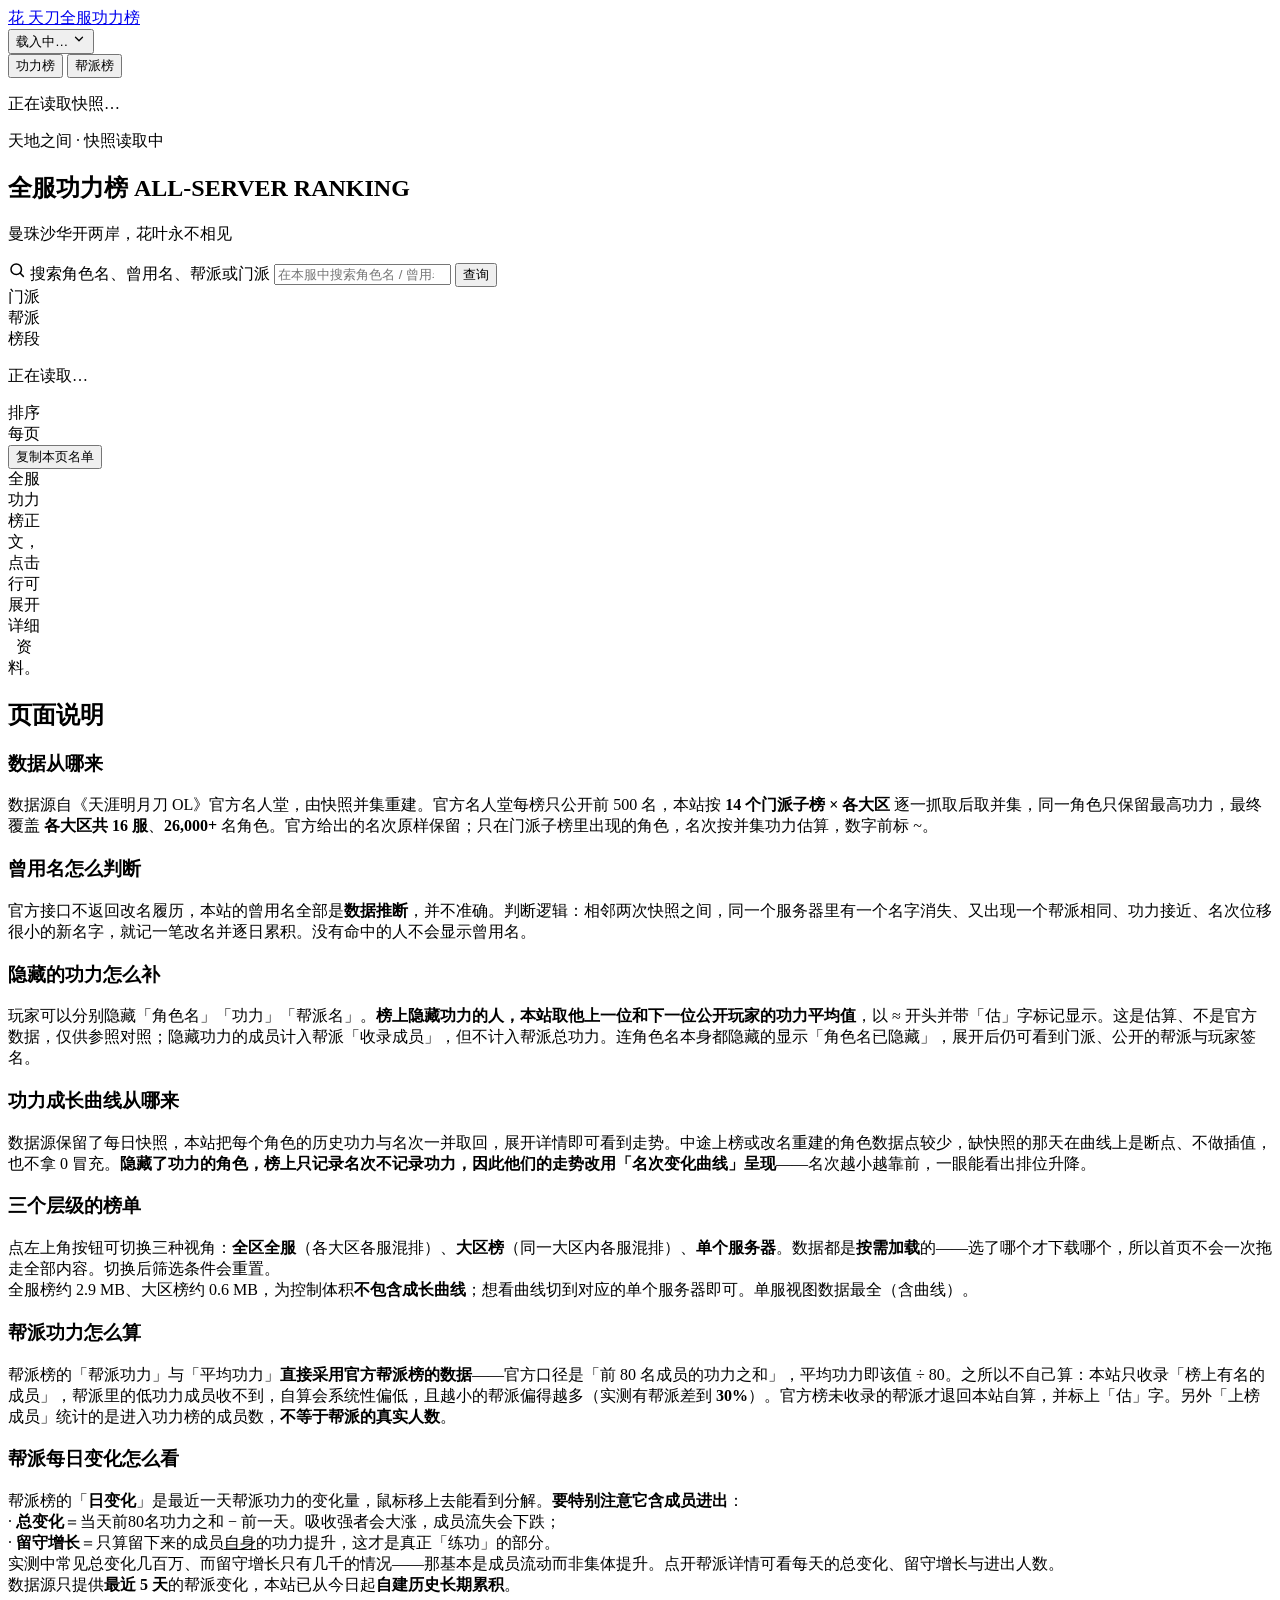
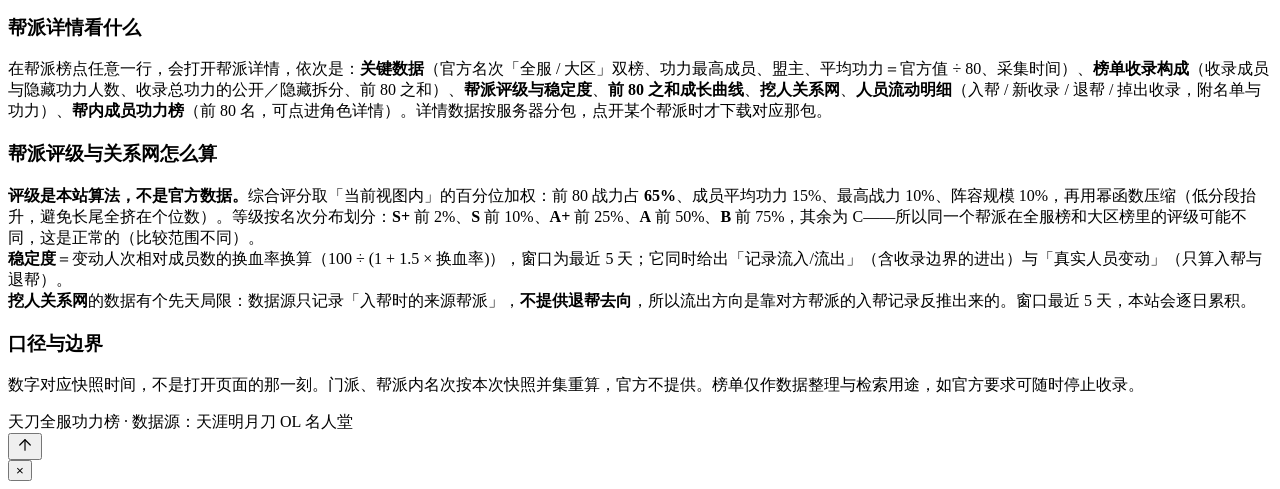
==== index.html @ 43be5971 "上传 index.html" ====
<!DOCTYPE html>
<html lang="zh-CN">
<head>
<meta charset="UTF-8" />
<meta name="viewport" content="width=device-width, initial-scale=1, viewport-fit=cover" />
<meta name="theme-color" content="#0b0508" />
<title>天刀全服功力榜 — 曼珠沙华数据库</title>
<meta name="description" content="天涯明月刀 OL 全服功力榜与帮派榜：各大区服务器全收录，支持服务器切换、门派帮派筛选与功力成长曲线。" />
<meta property="og:title" content="天刀全服功力榜" />
<meta property="og:description" content="各大区全服角色 · 含功力成长曲线" />
<meta property="og:type" content="website" />
<link rel="preconnect" href="https://fonts.googleapis.com" />
<link rel="preconnect" href="https://fonts.gstatic.com" crossorigin />
<link href="https://fonts.googleapis.com/css2?family=Barlow+Condensed:wght@500;600;700&family=Noto+Sans+SC:wght@400;500;700;900&family=Noto+Serif+SC:wght@600;900&display=swap" rel="stylesheet" />
<link rel="stylesheet" href="./style.css" />
</head>
<body class="board-power">

<div class="petals" id="petals" aria-hidden="true"></div>
<div class="grain" aria-hidden="true"></div>

<header class="masthead">
  <a class="origin" href="#top">
    <span class="origin-mark" aria-hidden="true">花</span>
    <span class="origin-text">天刀全服功力榜</span>
  </a>

  <div class="srv-picker" id="srvPicker">
    <button type="button" class="srv-btn" id="srvBtn" aria-haspopup="listbox" aria-expanded="false">
      <span class="srv-flag" aria-hidden="true"></span>
      <span class="srv-name" id="srvName">载入中…</span>
      <svg class="srv-caret" viewBox="0 0 24 24" width="14" height="14" fill="none" stroke="currentColor" stroke-width="2.2" stroke-linecap="round" stroke-linejoin="round" aria-hidden="true"><path d="m6 9 6 6 6-6"/></svg>
    </button>
    <div class="srv-menu" id="srvMenu" role="listbox" aria-label="选择服务器" hidden></div>
  </div>

  <nav class="board-switch" aria-label="榜单切换">
    <button type="button" class="board-btn is-active" data-board="power" aria-pressed="true">功力榜</button>
    <button type="button" class="board-btn" data-board="guild" aria-pressed="false">帮派榜</button>
  </nav>

  <p class="snapshot" id="snapshotLine">正在读取快照…</p>
</header>

<main class="scroll" id="top">

  <section class="hero" aria-labelledby="boardTitle">
    <div class="hero-glow" aria-hidden="true"></div>
    <div class="hero-inner">
      <p class="eyebrow" id="heroEyebrow">天地之间 · 快照读取中</p>
      <h1 class="board-title" id="boardTitle">
        <span class="bt-main" id="btMain">全服功力榜</span>
        <span class="bt-sub">ALL-SERVER RANKING</span>
      </h1>
      <p class="board-subtitle" id="boardSubtitle">曼珠沙华开两岸，花叶永不相见</p>

      <ol class="podium" id="podium" aria-label="前三甲"></ol>

      <div class="stat-strip" id="statStrip"></div>
    </div>
  </section>

  <section class="threshold">
    <div class="instrument">
      <form class="find" id="findForm" role="search">
        <span class="find-icon" aria-hidden="true">
          <svg viewBox="0 0 24 24" width="18" height="18" fill="none" stroke="currentColor" stroke-width="2" stroke-linecap="round" stroke-linejoin="round"><circle cx="11" cy="11" r="7"/><path d="m20.5 20.5-3.8-3.8"/></svg>
        </span>
        <label class="sr-only" for="q">搜索角色名、曾用名、帮派或门派</label>
        <input id="q" name="q" type="search" autocomplete="off" autocapitalize="off" spellcheck="false" placeholder="在本服中搜索角色名 / 曾用名 / 帮派 / 门派…" />
        <button type="submit" class="find-go">查询</button>
        <button type="button" class="find-clear" id="findClear" hidden>清除</button>
      </form>

      <div class="sieve" id="sieve">
        <div class="sieve-row" data-axis="menpai">
          <span class="sieve-label">门派</span>
          <div class="chips" id="menpaiChips" role="group" aria-label="按门派筛选"></div>
        </div>
        <div class="sieve-row" data-axis="guild">
          <span class="sieve-label">帮派</span>
          <div class="chips" id="guildChips" role="group" aria-label="按帮派筛选"></div>
        </div>
        <div class="sieve-row" data-axis="tier" id="tierRow">
          <span class="sieve-label">榜段</span>
          <div class="chips" id="tierChips" role="group" aria-label="按榜段筛选"></div>
        </div>
      </div>

      <p class="result-line" id="resultLine" role="status">正在读取…</p>
    </div>
  </section>

  <section class="roster" aria-label="榜单正文">
    <div class="roster-bar" id="rosterBar">
      <span class="bar-label">排序</span>
      <div class="bar-group" id="sortGroup"></div>
      <span class="bar-label">每页</span>
      <div class="bar-group" id="pageSizeGroup"></div>
      <div class="bar-right">
        <button type="button" class="bar-btn" id="copyPageBtn">复制本页名单</button>
      </div>
    </div>
    <div class="table-shell">
      <table class="ledger" id="ledger">
        <caption class="sr-only">全服功力榜正文，点击行可展开详细资料。</caption>
        <colgroup id="ledgerCols"></colgroup>
        <thead><tr id="ledgerHead"></tr></thead>
        <tbody id="ledgerBody"></tbody>
      </table>
      <p class="empty" id="empty" hidden></p>
    </div>
    <nav class="pager" id="pager" aria-label="翻页"></nav>
  </section>

  <section class="rite" aria-labelledby="riteTitle">
    <h2 id="riteTitle">页面说明</h2>
    <div class="rite-grid">
      <article>
        <h3>数据从哪来</h3>
        <p>数据源自《天涯明月刀 OL》官方名人堂，由快照并集重建。官方名人堂每榜只公开前 500 名，本站按 <b>14 个门派子榜 × 各大区</b> 逐一抓取后取并集，同一角色只保留最高功力，最终覆盖 <b id="riteMeta">各大区共 16 服</b>、<b id="riteCount">26,000+</b> 名角色。官方给出的名次原样保留；只在门派子榜里出现的角色，名次按并集功力估算，数字前标 <span class="tilde">~</span>。</p>
      </article>
      <article>
        <h3>曾用名怎么判断</h3>
        <p>官方接口不返回改名履历，本站的曾用名全部是<b>数据推断</b>，并不准确。判断逻辑：相邻两次快照之间，同一个服务器里有一个名字消失、又出现一个帮派相同、功力接近、名次位移很小的新名字，就记一笔改名并逐日累积。没有命中的人不会显示曾用名。</p>
      </article>
      <article>
        <h3>隐藏的功力怎么补</h3>
        <p>玩家可以分别隐藏「角色名」「功力」「帮派名」。<b>榜上隐藏功力的人，本站取他上一位和下一位公开玩家的功力平均值</b>，以 <span class="tilde">≈</span> 开头并带「估」字标记显示。这是估算、不是官方数据，仅供参照对照；隐藏功力的成员计入帮派「收录成员」，但不计入帮派总功力。连角色名本身都隐藏的显示「角色名已隐藏」，展开后仍可看到门派、公开的帮派与玩家签名。</p>
      </article>
      <article>
        <h3>功力成长曲线从哪来</h3>
        <p>数据源保留了每日快照，本站把每个角色的历史功力与名次一并取回，展开详情即可看到走势。中途上榜或改名重建的角色数据点较少，缺快照的那天在曲线上是断点、不做插值，也不拿 0 冒充。<b>隐藏了功力的角色，榜上只记录名次不记录功力，因此他们的走势改用「名次变化曲线」呈现</b>——名次越小越靠前，一眼能看出排位升降。</p>
      </article>
      <article>
        <h3>三个层级的榜单</h3>
        <p>点左上角按钮可切换三种视角：<b>全区全服</b>（各大区各服混排）、<b>大区榜</b>（同一大区内各服混排）、<b>单个服务器</b>。数据都是<b>按需加载</b>的——选了哪个才下载哪个，所以首页不会一次拖走全部内容。切换后筛选条件会重置。<br>全服榜约 2.9 MB、大区榜约 0.6 MB，为控制体积<b>不包含成长曲线</b>；想看曲线切到对应的单个服务器即可。单服视图数据最全（含曲线）。</p>
      </article>
      <article>
        <h3>帮派功力怎么算</h3>
        <p>帮派榜的「帮派功力」与「平均功力」<b>直接采用官方帮派榜的数据</b>——官方口径是「前 80 名成员的功力之和」，平均功力即该值 ÷ 80。之所以不自己算：本站只收录「榜上有名的成员」，帮派里的低功力成员收不到，自算会系统性偏低，且越小的帮派偏得越多（实测有帮派差到 <b>30%</b>）。官方榜未收录的帮派才退回本站自算，并标上「<span class="tilde">估</span>」字。另外「上榜成员」统计的是进入功力榜的成员数，<b>不等于帮派的真实人数</b>。</p>
      </article>
      <article>
        <h3>帮派每日变化怎么看</h3>
        <p>帮派榜的「<b>日变化</b>」是最近一天帮派功力的变化量，鼠标移上去能看到分解。<b>要特别注意它含成员进出</b>：<br>· <b>总变化</b>＝当天前80名功力之和 − 前一天。吸收强者会大涨，成员流失会下跌；<br>· <b>留守增长</b>＝只算留下来的成员<u>自身</u>的功力提升，这才是真正「练功」的部分。<br>实测中常见总变化几百万、而留守增长只有几千的情况——那基本是成员流动而非集体提升。点开帮派详情可看每天的总变化、留守增长与进出人数。<br>数据源只提供<b>最近 5 天</b>的帮派变化，本站已从今日起<b>自建历史长期累积</b>。</p>
      </article>
      <article>
        <h3>帮派详情看什么</h3>
        <p>在帮派榜点任意一行，会打开帮派详情，依次是：<b>关键数据</b>（官方名次「全服 / 大区」双榜、功力最高成员、盟主、平均功力＝官方值 ÷ 80、采集时间）、<b>榜单收录构成</b>（收录成员与隐藏功力人数、收录总功力的公开／隐藏拆分、前 80 之和）、<b>帮派评级与稳定度</b>、<b>前 80 之和成长曲线</b>、<b>挖人关系网</b>、<b>人员流动明细</b>（入帮 / 新收录 / 退帮 / 掉出收录，附名单与功力）、<b>帮内成员功力榜</b>（前 80 名，可点进角色详情）。详情数据按服务器分包，点开某个帮派时才下载对应那包。</p>
      </article>
      <article>
        <h3>帮派评级与关系网怎么算</h3>
        <p><b>评级是本站算法，不是官方数据。</b>综合评分取「当前视图内」的百分位加权：前 80 战力占 <b>65%</b>、成员平均功力 15%、最高战力 10%、阵容规模 10%，再用幂函数压缩（低分段抬升，避免长尾全挤在个位数）。等级按名次分布划分：<b>S+</b> 前 2%、<b>S</b> 前 10%、<b>A+</b> 前 25%、<b>A</b> 前 50%、<b>B</b> 前 75%，其余为 C——所以同一个帮派在全服榜和大区榜里的评级可能不同，这是正常的（比较范围不同）。<br><b>稳定度</b>＝变动人次相对成员数的换血率换算（100 ÷ (1 + 1.5 × 换血率)），窗口为最近 5 天；它同时给出「记录流入/流出」（含收录边界的进出）与「真实人员变动」（只算入帮与退帮）。<br><b>挖人关系网</b>的数据有个先天局限：数据源只记录「入帮时的来源帮派」，<b>不提供退帮去向</b>，所以流出方向是靠对方帮派的入帮记录反推出来的。窗口最近 5 天，本站会逐日累积。</p>
      </article>
      <article>
        <h3>口径与边界</h3>
        <p>数字对应快照时间，不是打开页面的那一刻。门派、帮派内名次按本次快照并集重算，官方不提供。榜单仅作数据整理与检索用途，如官方要求可随时停止收录。</p>
      </article>
    </div>
  </section>

  <footer class="site-footer">
    <span>天刀全服功力榜 · 数据源：天涯明月刀 OL 名人堂</span>
    <span class="foot-snap" id="footSnap"></span>
  </footer>

</main>

<button type="button" class="to-top" id="toTop" aria-label="回到顶部">
  <svg viewBox="0 0 24 24" width="18" height="18" fill="none" stroke="currentColor" stroke-width="1.6" stroke-linecap="round" stroke-linejoin="round" aria-hidden="true"><path d="M12 19V5"/><path d="m5 12 7-7 7 7"/></svg>
</button>

<div class="drawer-backdrop" id="drawerBackdrop" hidden></div>
<aside class="drawer" id="drawer" aria-hidden="true">
  <button class="drawer-close" id="drawerClose" type="button" aria-label="关闭详情">×</button>
  <div id="drawerContent"></div>
</aside>

<script src="./data/servers.js?v=__DATA_VER__"></script>
<script src="./app.js" defer></script>
</body>
</html>
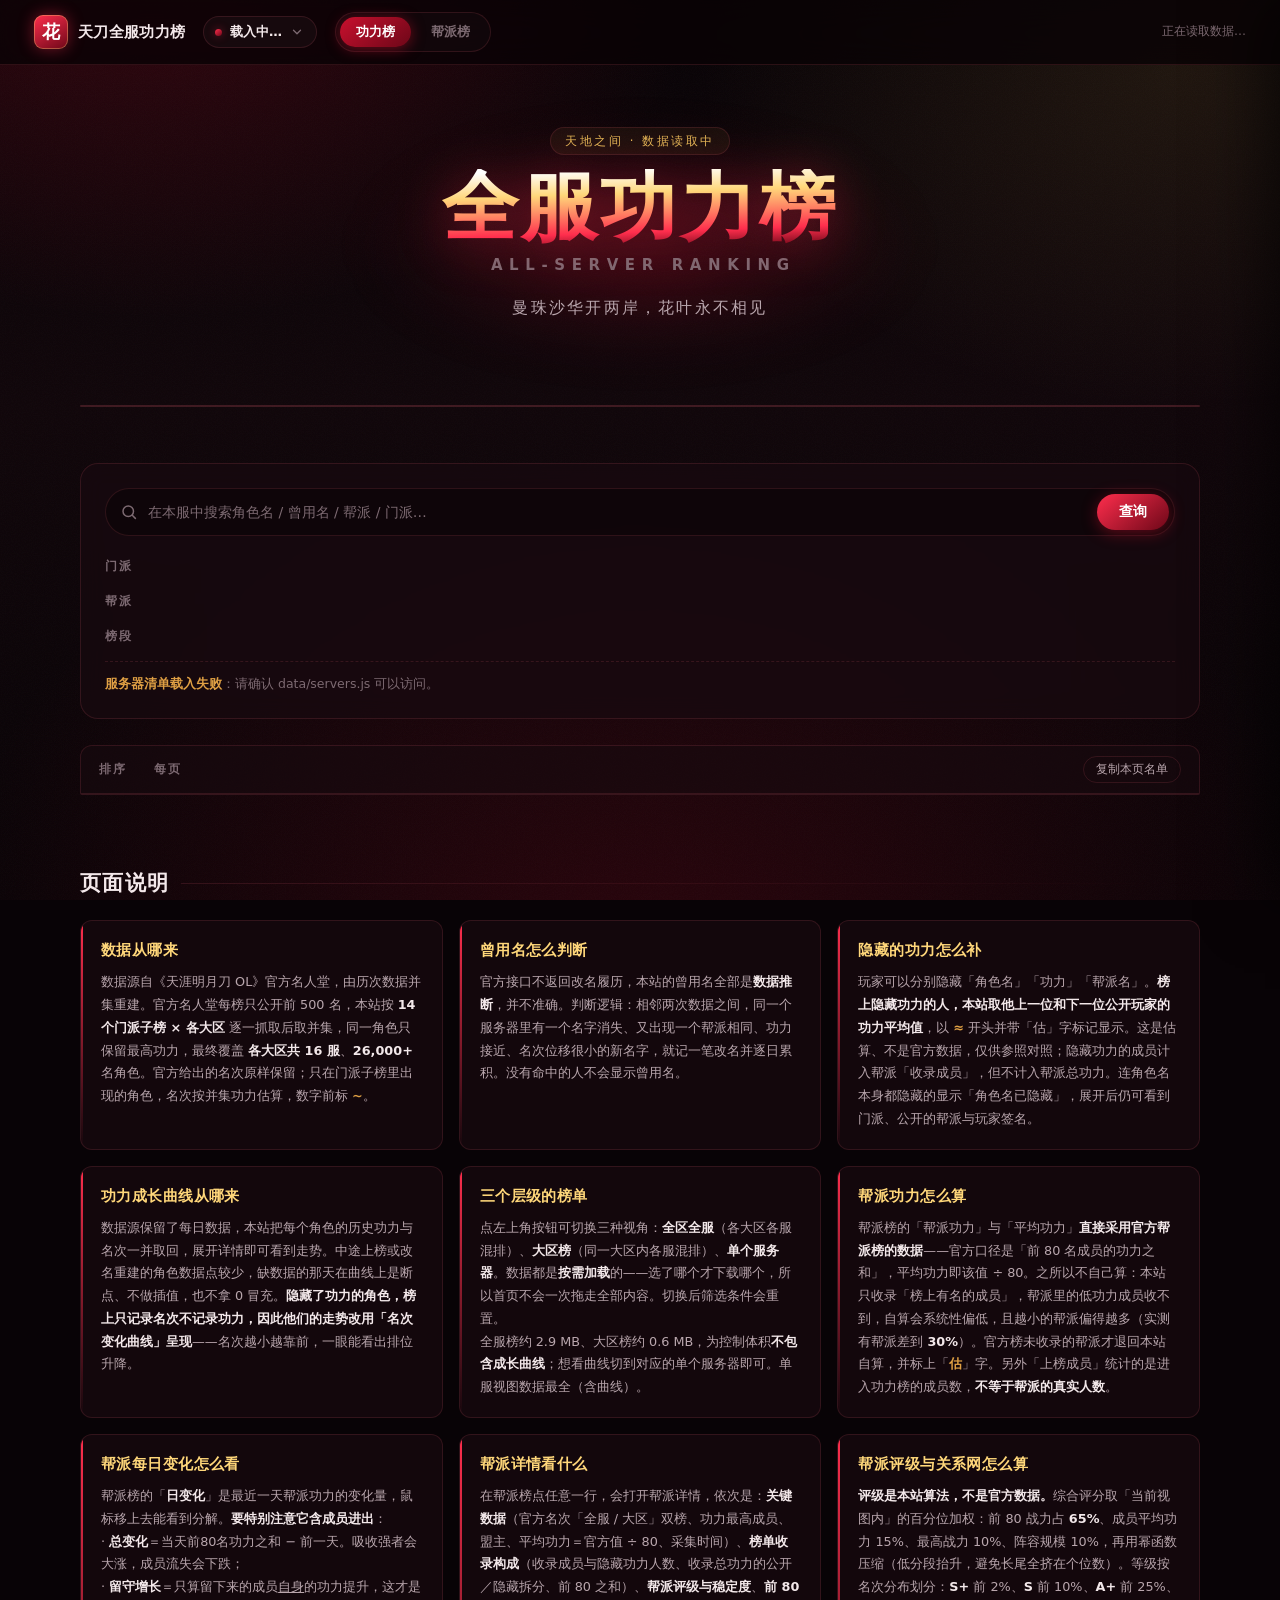
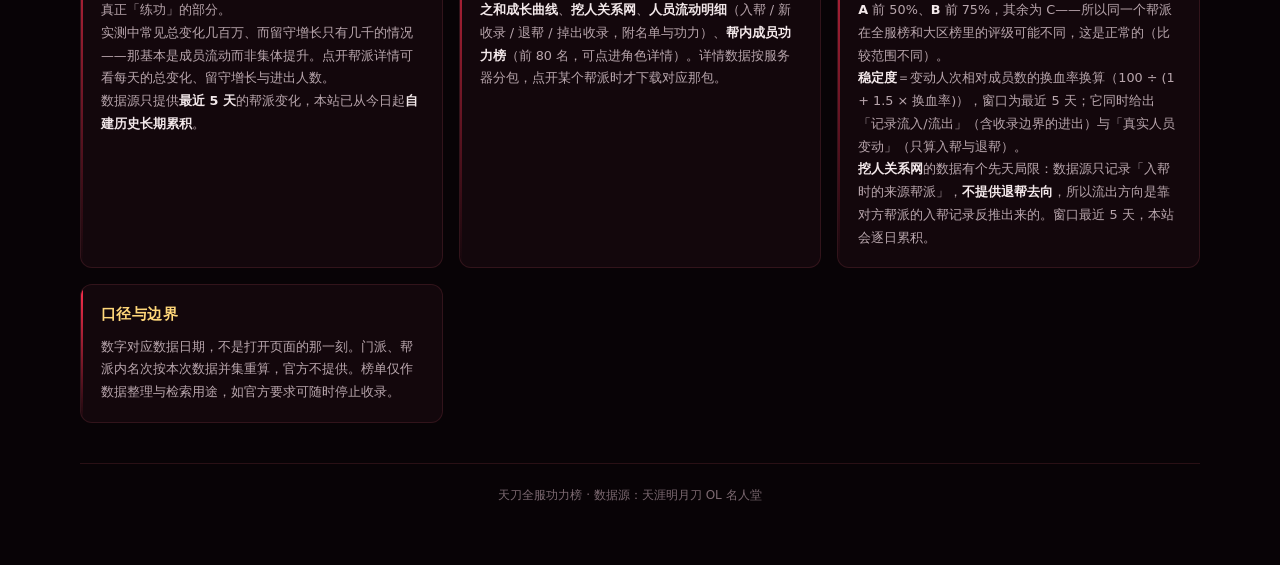
==== commit eccaf53a: "文案：所有「快照」改为「数据来源于」" ====
--- a/index.html
+++ b/index.html
@@ -39,7 +39,7 @@
     <button type="button" class="board-btn" data-board="guild" aria-pressed="false">帮派榜</button>
   </nav>
 
-  <p class="snapshot" id="snapshotLine">正在读取快照…</p>
+  <p class="snapshot" id="snapshotLine">正在读取数据…</p>
 </header>
 
 <main class="scroll" id="top">
@@ -47,7 +47,7 @@
   <section class="hero" aria-labelledby="boardTitle">
     <div class="hero-glow" aria-hidden="true"></div>
     <div class="hero-inner">
-      <p class="eyebrow" id="heroEyebrow">天地之间 · 快照读取中</p>
+      <p class="eyebrow" id="heroEyebrow">天地之间 · 数据读取中</p>
       <h1 class="board-title" id="boardTitle">
         <span class="bt-main" id="btMain">全服功力榜</span>
         <span class="bt-sub">ALL-SERVER RANKING</span>
@@ -118,11 +118,11 @@
     <div class="rite-grid">
       <article>
         <h3>数据从哪来</h3>
-        <p>数据源自《天涯明月刀 OL》官方名人堂，由快照并集重建。官方名人堂每榜只公开前 500 名，本站按 <b>14 个门派子榜 × 各大区</b> 逐一抓取后取并集，同一角色只保留最高功力，最终覆盖 <b id="riteMeta">各大区共 16 服</b>、<b id="riteCount">26,000+</b> 名角色。官方给出的名次原样保留；只在门派子榜里出现的角色，名次按并集功力估算，数字前标 <span class="tilde">~</span>。</p>
+        <p>数据源自《天涯明月刀 OL》官方名人堂，由历次数据并集重建。官方名人堂每榜只公开前 500 名，本站按 <b>14 个门派子榜 × 各大区</b> 逐一抓取后取并集，同一角色只保留最高功力，最终覆盖 <b id="riteMeta">各大区共 16 服</b>、<b id="riteCount">26,000+</b> 名角色。官方给出的名次原样保留；只在门派子榜里出现的角色，名次按并集功力估算，数字前标 <span class="tilde">~</span>。</p>
       </article>
       <article>
         <h3>曾用名怎么判断</h3>
-        <p>官方接口不返回改名履历，本站的曾用名全部是<b>数据推断</b>，并不准确。判断逻辑：相邻两次快照之间，同一个服务器里有一个名字消失、又出现一个帮派相同、功力接近、名次位移很小的新名字，就记一笔改名并逐日累积。没有命中的人不会显示曾用名。</p>
+        <p>官方接口不返回改名履历，本站的曾用名全部是<b>数据推断</b>，并不准确。判断逻辑：相邻两次数据之间，同一个服务器里有一个名字消失、又出现一个帮派相同、功力接近、名次位移很小的新名字，就记一笔改名并逐日累积。没有命中的人不会显示曾用名。</p>
       </article>
       <article>
         <h3>隐藏的功力怎么补</h3>
@@ -130,7 +130,7 @@
       </article>
       <article>
         <h3>功力成长曲线从哪来</h3>
-        <p>数据源保留了每日快照，本站把每个角色的历史功力与名次一并取回，展开详情即可看到走势。中途上榜或改名重建的角色数据点较少，缺快照的那天在曲线上是断点、不做插值，也不拿 0 冒充。<b>隐藏了功力的角色，榜上只记录名次不记录功力，因此他们的走势改用「名次变化曲线」呈现</b>——名次越小越靠前，一眼能看出排位升降。</p>
+        <p>数据源保留了每日数据，本站把每个角色的历史功力与名次一并取回，展开详情即可看到走势。中途上榜或改名重建的角色数据点较少，缺数据的那天在曲线上是断点、不做插值，也不拿 0 冒充。<b>隐藏了功力的角色，榜上只记录名次不记录功力，因此他们的走势改用「名次变化曲线」呈现</b>——名次越小越靠前，一眼能看出排位升降。</p>
       </article>
       <article>
         <h3>三个层级的榜单</h3>
@@ -154,7 +154,7 @@
       </article>
       <article>
         <h3>口径与边界</h3>
-        <p>数字对应快照时间，不是打开页面的那一刻。门派、帮派内名次按本次快照并集重算，官方不提供。榜单仅作数据整理与检索用途，如官方要求可随时停止收录。</p>
+        <p>数字对应数据日期，不是打开页面的那一刻。门派、帮派内名次按本次数据并集重算，官方不提供。榜单仅作数据整理与检索用途，如官方要求可随时停止收录。</p>
       </article>
     </div>
   </section>
--- a/style.css
+++ b/style.css
@@ -0,0 +1,1489 @@
+/* ============================================================
+   彼岸花功力榜 · 曼珠沙华数据库
+   主题：暗夜 · 血红 · 金辉
+   ============================================================ */
+
+:root {
+  --bg-0: #080306;
+  --bg-1: #10060a;
+  --bg-2: #170a10;
+  --panel: rgba(24, 10, 16, 0.72);
+  --panel-solid: #17090f;
+  --line: rgba(196, 78, 98, 0.18);
+  --line-soft: rgba(196, 78, 98, 0.1);
+
+  --red: #c8102e;
+  --red-bright: #ff2e4d;
+  --red-deep: #6d0718;
+  --red-glow: rgba(255, 46, 77, 0.42);
+
+  --gold: #e3b556;
+  --gold-bright: #ffd77a;
+  --gold-deep: #8a6420;
+
+  --slate: #b9a6ad;
+  --slate-dim: #7d6a72;
+  --ink: #f3e8ea;
+
+  --ok: #59c98b;
+  --warn: #e0a044;
+
+  --r-sm: 6px;
+  --r-md: 12px;
+  --r-lg: 18px;
+
+  --sans: "Noto Sans SC", system-ui, -apple-system, "PingFang SC", "Microsoft YaHei", sans-serif;
+  --serif: "Noto Serif SC", "Songti SC", serif;
+  --cond: "Barlow Condensed", var(--sans);
+
+  --shell: 1180px;
+}
+
+* { box-sizing: border-box; }
+
+html { scroll-behavior: smooth; }
+
+body {
+  margin: 0;
+  min-height: 100vh;
+  background: var(--bg-0);
+  color: var(--ink);
+  font-family: var(--sans);
+  font-size: 14px;
+  line-height: 1.6;
+  -webkit-font-smoothing: antialiased;
+  overflow-x: hidden;
+}
+
+/* 背景光晕：血红在左上，金辉在右下 */
+body::before {
+  content: "";
+  position: fixed;
+  inset: 0;
+  z-index: -2;
+  background:
+    radial-gradient(900px 600px at 12% -6%, rgba(200, 16, 46, 0.24), transparent 62%),
+    radial-gradient(800px 560px at 92% 8%, rgba(227, 181, 86, 0.1), transparent 60%),
+    radial-gradient(1100px 800px at 50% 108%, rgba(109, 7, 24, 0.34), transparent 65%),
+    linear-gradient(180deg, var(--bg-0), var(--bg-1) 45%, var(--bg-0));
+}
+
+/* 细密颗粒噪点 */
+.grain {
+  position: fixed;
+  inset: 0;
+  z-index: -1;
+  pointer-events: none;
+  opacity: 0.5;
+  background-image: url("data:image/svg+xml,%3Csvg xmlns='http://www.w3.org/2000/svg' width='140' height='140'%3E%3Cfilter id='n'%3E%3CfeTurbulence type='fractalNoise' baseFrequency='0.9' numOctaves='3'/%3E%3C/filter%3E%3Crect width='140' height='140' filter='url(%23n)' opacity='0.055'/%3E%3C/svg%3E");
+}
+
+/* ============ 飘落花瓣 ============ */
+.petals {
+  position: fixed;
+  inset: 0;
+  z-index: 0;
+  pointer-events: none;
+  overflow: hidden;
+}
+.petal {
+  position: absolute;
+  top: -8vh;
+  width: 9px;
+  height: 13px;
+  background: linear-gradient(150deg, var(--red-bright), var(--red-deep));
+  border-radius: 50% 0 50% 50%;
+  opacity: 0;
+  filter: blur(0.3px);
+  animation: fall linear infinite;
+}
+@keyframes fall {
+  0%   { opacity: 0; transform: translate3d(0, -10vh, 0) rotate(0deg); }
+  8%   { opacity: 0.75; }
+  88%  { opacity: 0.5; }
+  100% { opacity: 0; transform: translate3d(var(--drift, 40px), 112vh, 0) rotate(560deg); }
+}
+
+.sr-only {
+  position: absolute; width: 1px; height: 1px; padding: 0; margin: -1px;
+  overflow: hidden; clip: rect(0 0 0 0); white-space: nowrap; border: 0;
+}
+
+/* ============ 顶栏 ============ */
+.masthead {
+  position: sticky;
+  top: 0;
+  z-index: 40;
+  display: flex;
+  align-items: center;
+  gap: 18px;
+  padding: 12px clamp(14px, 3vw, 34px);
+  background: rgba(9, 3, 6, 0.82);
+  backdrop-filter: blur(16px) saturate(1.3);
+  border-bottom: 1px solid var(--line);
+}
+
+.origin {
+  display: inline-flex;
+  align-items: center;
+  gap: 10px;
+  text-decoration: none;
+  color: var(--ink);
+  flex-shrink: 0;
+}
+.origin-mark {
+  display: grid;
+  place-items: center;
+  width: 34px; height: 34px;
+  border-radius: 9px;
+  font-family: var(--serif);
+  font-size: 18px;
+  font-weight: 900;
+  color: #fff;
+  background: linear-gradient(150deg, var(--red-bright), var(--red-deep));
+  box-shadow: 0 0 16px var(--red-glow), inset 0 0 0 1px rgba(255, 215, 122, 0.35);
+}
+.origin-text {
+  font-family: var(--serif);
+  font-weight: 600;
+  font-size: 15px;
+  letter-spacing: 0.02em;
+  white-space: nowrap;
+}
+
+.board-switch {
+  display: inline-flex;
+  gap: 4px;
+  padding: 4px;
+  border: 1px solid var(--line);
+  border-radius: 999px;
+  background: rgba(255, 255, 255, 0.02);
+}
+.board-btn {
+  appearance: none;
+  border: 0;
+  cursor: pointer;
+  padding: 6px 16px;
+  border-radius: 999px;
+  font-family: var(--sans);
+  font-size: 13px;
+  font-weight: 700;
+  color: var(--slate-dim);
+  background: transparent;
+  transition: all 0.22s ease;
+  white-space: nowrap;
+}
+.board-btn:hover { color: var(--ink); }
+.board-btn.is-active {
+  color: #fff;
+  background: linear-gradient(140deg, var(--red), var(--red-deep));
+  box-shadow: 0 2px 14px rgba(200, 16, 46, 0.5);
+}
+
+.snapshot {
+  margin: 0 0 0 auto;
+  font-size: 12px;
+  color: var(--slate-dim);
+  font-variant-numeric: tabular-nums;
+  white-space: nowrap;
+  overflow: hidden;
+  text-overflow: ellipsis;
+}
+.snapshot b { color: var(--gold); font-weight: 600; }
+
+/* ============ 主容器 ============ */
+.scroll {
+  position: relative;
+  z-index: 1;
+  width: min(100%, var(--shell));
+  margin: 0 auto;
+  padding: 0 clamp(14px, 3vw, 30px) 60px;
+}
+
+/* ============ Hero ============ */
+.hero {
+  position: relative;
+  padding: clamp(32px, 6vw, 62px) 0 26px;
+  text-align: center;
+}
+.hero-glow {
+  position: absolute;
+  left: 50%; top: 8%;
+  width: min(760px, 92vw);
+  height: 300px;
+  transform: translateX(-50%);
+  background: radial-gradient(closest-side, rgba(200, 16, 46, 0.3), transparent 72%);
+  filter: blur(28px);
+  pointer-events: none;
+}
+.hero-inner { position: relative; }
+
+.eyebrow {
+  display: inline-block;
+  margin: 0 0 14px;
+  padding: 4px 14px;
+  border: 1px solid var(--line);
+  border-radius: 999px;
+  font-size: 11.5px;
+  letter-spacing: 0.22em;
+  color: var(--gold);
+  background: rgba(227, 181, 86, 0.06);
+}
+
+.board-title {
+  margin: 0;
+  display: flex;
+  flex-direction: column;
+  align-items: center;
+  gap: 8px;
+}
+.bt-main {
+  font-family: var(--serif);
+  font-weight: 900;
+  font-size: clamp(38px, 8.6vw, 76px);
+  line-height: 1;
+  letter-spacing: 0.04em;
+  background: linear-gradient(178deg, #fff 6%, var(--gold-bright) 34%, var(--red-bright) 78%, var(--red-deep));
+  -webkit-background-clip: text;
+  background-clip: text;
+  color: transparent;
+  filter: drop-shadow(0 4px 26px rgba(255, 46, 77, 0.42));
+}
+.bt-sub {
+  font-family: var(--cond);
+  font-weight: 600;
+  font-size: clamp(11px, 2vw, 15px);
+  letter-spacing: 0.44em;
+  color: var(--slate-dim);
+  text-indent: 0.44em;
+}
+
+.board-subtitle {
+  margin: 18px 0 0;
+  font-family: var(--serif);
+  font-size: clamp(13px, 2.4vw, 16px);
+  letter-spacing: 0.14em;
+  color: var(--slate);
+}
+
+/* ---- 前三甲 ---- */
+.podium {
+  list-style: none;
+  display: grid;
+  grid-template-columns: repeat(3, minmax(0, 1fr));
+  gap: clamp(10px, 2vw, 20px);
+  align-items: end;
+  margin: clamp(28px, 5vw, 46px) 0 0;
+  padding: 0;
+}
+.pod {
+  position: relative;
+  padding: 20px 14px 18px;
+  border-radius: var(--r-lg);
+  border: 1px solid var(--line);
+  background: linear-gradient(180deg, rgba(255, 255, 255, 0.05), rgba(24, 10, 16, 0.85));
+  overflow: hidden;
+  transition: transform 0.3s ease, box-shadow 0.3s ease, border-color 0.3s ease;
+  cursor: pointer;
+}
+.pod::before {
+  content: "";
+  position: absolute;
+  inset: 0 0 auto;
+  height: 3px;
+  background: linear-gradient(90deg, transparent, var(--pc, var(--red)), transparent);
+}
+.pod:hover {
+  transform: translateY(-5px);
+  border-color: color-mix(in srgb, var(--pc, var(--red)) 55%, transparent);
+  box-shadow: 0 14px 40px rgba(0, 0, 0, 0.55), 0 0 0 1px color-mix(in srgb, var(--pc, var(--red)) 30%, transparent);
+}
+.pod[data-pos="1"] { --pc: var(--gold-bright); }
+.pod[data-pos="2"] { --pc: #cfd6e2; }
+.pod[data-pos="3"] { --pc: #d68b52; }
+.pod[data-pos="1"] { padding-top: 30px; padding-bottom: 26px; }
+
+.pod-crown {
+  font-family: var(--cond);
+  font-size: 12px;
+  font-weight: 700;
+  letter-spacing: 0.3em;
+  color: var(--pc);
+  text-indent: 0.3em;
+}
+.pod-rank {
+  margin-top: 4px;
+  font-family: var(--cond);
+  font-weight: 700;
+  font-size: clamp(30px, 6vw, 46px);
+  line-height: 0.9;
+  color: var(--pc);
+  text-shadow: 0 0 24px color-mix(in srgb, var(--pc) 45%, transparent);
+}
+.pod-name {
+  margin: 12px 0 0;
+  font-family: var(--serif);
+  font-weight: 600;
+  font-size: clamp(14px, 2.6vw, 19px);
+  line-height: 1.35;
+  word-break: break-all;
+  display: -webkit-box;
+  -webkit-line-clamp: 2;
+  -webkit-box-orient: vertical;
+  overflow: hidden;
+}
+.pod-meta {
+  margin-top: 8px;
+  display: flex;
+  flex-wrap: wrap;
+  justify-content: center;
+  gap: 5px;
+  font-size: 11.5px;
+  color: var(--slate-dim);
+}
+.pod-tag {
+  padding: 2px 8px;
+  border-radius: 999px;
+  border: 1px solid var(--line);
+  background: rgba(255, 255, 255, 0.03);
+  color: var(--slate);
+}
+.pod-power {
+  margin-top: 12px;
+  font-family: var(--cond);
+  font-weight: 700;
+  font-size: clamp(20px, 4vw, 30px);
+  color: var(--red-bright);
+  letter-spacing: 0.01em;
+  text-shadow: 0 0 20px rgba(255, 46, 77, 0.4);
+}
+.pod-power small {
+  display: block;
+  margin-top: 2px;
+  font-size: 10px;
+  font-weight: 500;
+  letter-spacing: 0.2em;
+  color: var(--slate-dim);
+  text-shadow: none;
+}
+
+/* ---- 数值条 ---- */
+.stat-strip {
+  display: grid;
+  grid-template-columns: repeat(auto-fit, minmax(120px, 1fr));
+  gap: 1px;
+  margin: clamp(26px, 4vw, 38px) 0 0;
+  border: 1px solid var(--line);
+  border-radius: var(--r-md);
+  overflow: hidden;
+  background: var(--line-soft);
+}
+.stat {
+  padding: 14px 12px;
+  background: rgba(16, 6, 10, 0.72);
+  text-align: center;
+}
+.stat b {
+  display: block;
+  font-family: var(--cond);
+  font-weight: 700;
+  font-size: clamp(19px, 3.6vw, 26px);
+  color: var(--gold-bright);
+  font-variant-numeric: tabular-nums;
+  line-height: 1.2;
+}
+.stat span {
+  display: block;
+  margin-top: 3px;
+  font-size: 11.5px;
+  color: var(--slate-dim);
+  letter-spacing: 0.06em;
+}
+
+/* ============ 检索器 ============ */
+.threshold { margin-top: 30px; }
+.instrument {
+  padding: clamp(16px, 3vw, 24px);
+  border: 1px solid var(--line);
+  border-radius: var(--r-lg);
+  background: var(--panel);
+  backdrop-filter: blur(12px);
+}
+
+.find {
+  display: flex;
+  align-items: center;
+  gap: 10px;
+  padding: 5px 5px 5px 14px;
+  border: 1px solid var(--line);
+  border-radius: 999px;
+  background: rgba(0, 0, 0, 0.32);
+  transition: border-color 0.22s ease, box-shadow 0.22s ease;
+}
+.find:focus-within {
+  border-color: rgba(255, 46, 77, 0.5);
+  box-shadow: 0 0 0 3px rgba(200, 16, 46, 0.16);
+}
+.find-icon { display: grid; place-items: center; color: var(--slate-dim); flex-shrink: 0; }
+.find input {
+  flex: 1;
+  min-width: 0;
+  border: 0;
+  outline: 0;
+  background: transparent;
+  color: var(--ink);
+  font-family: var(--sans);
+  font-size: 14px;
+  padding: 8px 0;
+}
+.find input::placeholder { color: var(--slate-dim); }
+.find input::-webkit-search-cancel-button { display: none; }
+
+.find-go, .find-clear {
+  appearance: none;
+  border: 0;
+  cursor: pointer;
+  font-family: var(--sans);
+  font-weight: 700;
+  border-radius: 999px;
+  transition: all 0.2s ease;
+  white-space: nowrap;
+}
+.find-go {
+  padding: 9px 22px;
+  font-size: 13.5px;
+  color: #fff;
+  background: linear-gradient(140deg, var(--red-bright), var(--red-deep));
+  box-shadow: 0 3px 16px rgba(200, 16, 46, 0.45);
+}
+.find-go:hover { filter: brightness(1.12); }
+.find-clear {
+  padding: 9px 16px;
+  font-size: 13px;
+  color: var(--slate);
+  background: rgba(255, 255, 255, 0.07);
+}
+.find-clear:hover { background: rgba(255, 255, 255, 0.13); color: var(--ink); }
+
+.sieve { margin-top: 16px; display: flex; flex-direction: column; gap: 11px; }
+.sieve-row { display: flex; gap: 12px; align-items: flex-start; }
+.sieve-label {
+  flex-shrink: 0;
+  width: 42px;
+  padding-top: 5px;
+  font-size: 12px;
+  font-weight: 700;
+  letter-spacing: 0.14em;
+  color: var(--slate-dim);
+}
+.chips {
+  display: flex;
+  flex-wrap: wrap;
+  gap: 6px;
+  flex: 1;
+  min-width: 0;
+}
+.chip {
+  appearance: none;
+  cursor: pointer;
+  padding: 5px 13px;
+  border: 1px solid var(--line);
+  border-radius: 999px;
+  background: rgba(255, 255, 255, 0.025);
+  color: var(--slate);
+  font-family: var(--sans);
+  font-size: 12.5px;
+  transition: all 0.18s ease;
+  white-space: nowrap;
+}
+.chip:hover {
+  border-color: rgba(255, 46, 77, 0.42);
+  color: var(--ink);
+  background: rgba(200, 16, 46, 0.12);
+}
+.chip.is-active {
+  color: #fff;
+  border-color: transparent;
+  background: linear-gradient(140deg, var(--red-bright), var(--red-deep));
+  box-shadow: 0 2px 12px rgba(200, 16, 46, 0.45);
+}
+.chip .chip-n {
+  margin-left: 5px;
+  opacity: 0.62;
+  font-size: 11px;
+  font-variant-numeric: tabular-nums;
+}
+
+.result-line {
+  margin: 14px 0 0;
+  padding-top: 12px;
+  border-top: 1px dashed var(--line);
+  font-size: 12.5px;
+  color: var(--slate-dim);
+}
+.result-line b { color: var(--gold-bright); font-variant-numeric: tabular-nums; }
+
+/* ============ 榜单正文 ============ */
+.roster { margin-top: 26px; }
+
+.roster-bar {
+  display: flex;
+  align-items: center;
+  flex-wrap: wrap;
+  gap: 8px 14px;
+  padding: 10px clamp(12px, 2vw, 18px);
+  border: 1px solid var(--line);
+  border-radius: var(--r-md) var(--r-md) 0 0;
+  border-bottom: 0;
+  background: rgba(24, 10, 16, 0.6);
+}
+.bar-label {
+  font-size: 11.5px;
+  font-weight: 700;
+  letter-spacing: 0.14em;
+  color: var(--slate-dim);
+}
+.bar-group { display: inline-flex; gap: 4px; flex-wrap: wrap; }
+.bar-btn {
+  appearance: none;
+  cursor: pointer;
+  padding: 4px 12px;
+  border: 1px solid var(--line);
+  border-radius: 999px;
+  background: transparent;
+  color: var(--slate);
+  font-family: var(--sans);
+  font-size: 12px;
+  transition: all 0.18s ease;
+  white-space: nowrap;
+}
+.bar-btn:hover { color: var(--ink); border-color: rgba(255, 46, 77, 0.4); }
+.bar-btn.is-active {
+  color: #fff;
+  border-color: transparent;
+  background: linear-gradient(140deg, var(--red), var(--red-deep));
+}
+.bar-right { margin-left: auto; }
+
+.table-shell {
+  border: 1px solid var(--line);
+  border-radius: 0 0 var(--r-md) var(--r-md);
+  background: var(--panel);
+  overflow: hidden;
+}
+.table-wrap { overflow-x: auto; }
+
+.ledger {
+  width: 100%;
+  border-collapse: collapse;
+  font-variant-numeric: tabular-nums;
+}
+.ledger th {
+  position: sticky;
+  top: 0;
+  z-index: 2;
+  padding: 10px 12px;
+  text-align: left;
+  font-size: 11.5px;
+  font-weight: 700;
+  letter-spacing: 0.1em;
+  color: var(--slate-dim);
+  background: rgba(12, 4, 8, 0.96);
+  border-bottom: 1px solid var(--line);
+  white-space: nowrap;
+}
+.ledger th.num, .ledger td.num { text-align: right; }
+.ledger th.ctr, .ledger td.ctr { text-align: center; }
+
+.ledger td {
+  padding: 9px 12px;
+  border-bottom: 1px solid var(--line-soft);
+  font-size: 13.5px;
+  vertical-align: middle;
+}
+.ledger tbody tr {
+  cursor: pointer;
+  transition: background 0.16s ease;
+}
+.ledger tbody tr:hover { background: rgba(200, 16, 46, 0.09); }
+.ledger tbody tr:last-child td { border-bottom: 0; }
+
+td.rank-cell { width: 74px; }
+.rk {
+  display: inline-flex;
+  align-items: center;
+  justify-content: center;
+  min-width: 30px;
+  height: 26px;
+  padding: 0 7px;
+  border-radius: 7px;
+  font-family: var(--cond);
+  font-weight: 700;
+  font-size: 15px;
+  color: var(--slate);
+  background: rgba(255, 255, 255, 0.045);
+}
+.rk.t3-1 { color: #2a1a00; background: linear-gradient(140deg, var(--gold-bright), var(--gold-deep)); box-shadow: 0 0 14px rgba(227, 181, 86, 0.45); }
+.rk.t3-2 { color: #14181f; background: linear-gradient(140deg, #eef2f8, #9aa5b4); }
+.rk.t3-3 { color: #2a1000; background: linear-gradient(140deg, #f0a86a, #a85b25); }
+.rk.t10 { color: #fff; background: linear-gradient(140deg, rgba(255, 46, 77, 0.55), rgba(109, 7, 24, 0.55)); }
+.tilde { color: var(--warn); font-weight: 700; }
+
+.role-name {
+  display: flex;
+  align-items: center;
+  gap: 7px;
+  flex-wrap: wrap;
+}
+.rn-text {
+  font-family: var(--serif);
+  font-weight: 600;
+  font-size: 14.5px;
+  word-break: break-all;
+}
+.rn-text.is-hidden { color: var(--slate-dim); font-style: italic; font-weight: 400; }
+.badge {
+  padding: 1px 7px;
+  border-radius: 5px;
+  font-size: 10.5px;
+  font-weight: 700;
+  letter-spacing: 0.03em;
+  white-space: nowrap;
+}
+.badge.former { color: var(--gold); background: rgba(227, 181, 86, 0.14); border: 1px solid rgba(227, 181, 86, 0.3); }
+.badge.hid { color: var(--slate-dim); background: rgba(255, 255, 255, 0.055); border: 1px solid var(--line); }
+.badge.menpai { color: #ffd0d8; background: rgba(200, 16, 46, 0.2); border: 1px solid rgba(200, 16, 46, 0.34); }
+
+.cell-sub { display: block; font-size: 11px; color: var(--slate-dim); margin-top: 2px; }
+.guild-name { color: var(--slate); }
+.guild-none { color: var(--slate-dim); font-style: italic; }
+.pw { font-family: var(--cond); font-weight: 600; font-size: 15.5px; color: var(--red-bright); }
+.pw.hidden { color: var(--slate-dim); font-family: var(--sans); font-size: 12.5px; font-weight: 500; }
+.arrow { color: var(--slate-dim); font-size: 11px; }
+
+.empty {
+  margin: 0;
+  padding: 46px 20px;
+  text-align: center;
+  color: var(--slate-dim);
+  font-size: 13.5px;
+}
+
+/* ---- 分页 ---- */
+.pager {
+  display: flex;
+  flex-wrap: wrap;
+  gap: 6px;
+  justify-content: center;
+  margin-top: 20px;
+}
+.pg {
+  appearance: none;
+  cursor: pointer;
+  min-width: 34px;
+  height: 34px;
+  padding: 0 10px;
+  border: 1px solid var(--line);
+  border-radius: 8px;
+  background: rgba(255, 255, 255, 0.025);
+  color: var(--slate);
+  font-family: var(--cond);
+  font-size: 14px;
+  font-weight: 600;
+  transition: all 0.18s ease;
+}
+.pg:hover:not(:disabled) { border-color: rgba(255, 46, 77, 0.45); color: var(--ink); }
+.pg.is-active {
+  color: #fff;
+  border-color: transparent;
+  background: linear-gradient(140deg, var(--red-bright), var(--red-deep));
+  box-shadow: 0 2px 12px rgba(200, 16, 46, 0.45);
+}
+.pg:disabled { opacity: 0.32; cursor: not-allowed; }
+.pg.gap { border: 0; background: transparent; cursor: default; }
+
+/* ============ 说明区 ============ */
+.rite { margin-top: 52px; }
+.rite h2 {
+  margin: 0 0 20px;
+  font-family: var(--serif);
+  font-size: 21px;
+  font-weight: 900;
+  letter-spacing: 0.06em;
+  color: var(--ink);
+  display: flex;
+  align-items: center;
+  gap: 12px;
+}
+.rite h2::after {
+  content: "";
+  flex: 1;
+  height: 1px;
+  background: linear-gradient(90deg, var(--line), transparent);
+}
+.rite-grid {
+  display: grid;
+  grid-template-columns: repeat(auto-fit, minmax(280px, 1fr));
+  gap: 16px;
+}
+.rite article {
+  padding: 18px 20px;
+  border: 1px solid var(--line);
+  border-radius: var(--r-md);
+  background: var(--panel);
+  position: relative;
+  overflow: hidden;
+}
+.rite article::before {
+  content: "";
+  position: absolute;
+  inset: 0 auto 0 0;
+  width: 2px;
+  background: linear-gradient(180deg, var(--red-bright), transparent);
+}
+.rite h3 {
+  margin: 0 0 9px;
+  font-size: 14.5px;
+  font-weight: 700;
+  color: var(--gold-bright);
+  letter-spacing: 0.03em;
+}
+.rite p {
+  margin: 0;
+  font-size: 12.8px;
+  line-height: 1.78;
+  color: var(--slate);
+}
+.rite b { color: var(--ink); font-weight: 700; }
+.rite i { color: var(--gold); font-style: normal; }
+
+/* ============ 页脚 ============ */
+.site-footer {
+  margin-top: 40px;
+  padding-top: 22px;
+  border-top: 1px solid var(--line);
+  display: flex;
+  flex-wrap: wrap;
+  gap: 10px 20px;
+  align-items: center;
+  justify-content: center;
+  font-size: 12px;
+  color: var(--slate-dim);
+  text-align: center;
+}
+.foot-snap { color: var(--slate); }
+
+/* ============ 回到顶部 ============ */
+.to-top {
+  position: fixed;
+  right: 20px;
+  bottom: 24px;
+  z-index: 45;
+  width: 42px;
+  height: 42px;
+  display: grid;
+  place-items: center;
+  cursor: pointer;
+  border: 1px solid var(--line);
+  border-radius: 50%;
+  background: rgba(24, 10, 16, 0.9);
+  color: var(--slate);
+  backdrop-filter: blur(10px);
+  opacity: 0;
+  transform: translateY(12px);
+  pointer-events: none;
+  transition: all 0.28s ease;
+}
+.to-top.show { opacity: 1; transform: none; pointer-events: auto; }
+.to-top:hover { color: var(--red-bright); border-color: rgba(255, 46, 77, 0.45); }
+
+/* ============ 抽屉详情 ============ */
+.drawer-backdrop {
+  position: fixed;
+  inset: 0;
+  z-index: 60;
+  background: rgba(3, 0, 2, 0.72);
+  backdrop-filter: blur(3px);
+  animation: fade 0.22s ease;
+}
+@keyframes fade { from { opacity: 0; } }
+
+.drawer {
+  position: fixed;
+  top: 0;
+  right: 0;
+  z-index: 61;
+  width: min(430px, 92vw);
+  height: 100%;
+  overflow-y: auto;
+  padding: 26px 24px 40px;
+  background: linear-gradient(180deg, #180a11, #0c0407);
+  border-left: 1px solid var(--line);
+  box-shadow: -24px 0 60px rgba(0, 0, 0, 0.6);
+  transform: translateX(102%);
+  transition: transform 0.34s cubic-bezier(0.22, 1, 0.36, 1);
+}
+.drawer.open { transform: none; }
+.drawer-close {
+  position: absolute;
+  top: 14px;
+  right: 16px;
+  width: 34px;
+  height: 34px;
+  cursor: pointer;
+  border: 1px solid var(--line);
+  border-radius: 50%;
+  background: transparent;
+  color: var(--slate);
+  font-size: 20px;
+  line-height: 1;
+  transition: all 0.2s ease;
+}
+.drawer-close:hover { color: #fff; background: rgba(200, 16, 46, 0.25); border-color: rgba(255, 46, 77, 0.4); }
+
+.dw-eyebrow {
+  font-size: 11px;
+  letter-spacing: 0.24em;
+  color: var(--gold);
+  text-transform: uppercase;
+}
+.dw-name {
+  margin: 8px 0 0;
+  font-family: var(--serif);
+  font-size: 25px;
+  font-weight: 900;
+  line-height: 1.3;
+  word-break: break-all;
+  color: #fff;
+}
+.dw-name.is-hidden { color: var(--slate-dim); font-style: italic; font-size: 20px; }
+.dw-rankline {
+  margin: 10px 0 0;
+  font-size: 13px;
+  color: var(--slate);
+}
+.dw-rankline b { color: var(--red-bright); font-family: var(--cond); font-size: 17px; }
+
+.dw-power {
+  margin: 18px 0 0;
+  padding: 16px 18px;
+  border: 1px solid var(--line);
+  border-radius: var(--r-md);
+  background: radial-gradient(120% 130% at 0% 0%, rgba(200, 16, 46, 0.24), transparent 65%), rgba(0, 0, 0, 0.3);
+}
+.dw-power b {
+  display: block;
+  font-family: var(--cond);
+  font-weight: 700;
+  font-size: 34px;
+  line-height: 1.1;
+  color: var(--red-bright);
+  text-shadow: 0 0 24px rgba(255, 46, 77, 0.45);
+}
+.dw-power span { display: block; margin-top: 3px; font-size: 11.5px; letter-spacing: 0.16em; color: var(--slate-dim); }
+
+.dw-grid {
+  margin: 18px 0 0;
+  display: grid;
+  grid-template-columns: 1fr 1fr;
+  gap: 1px;
+  border: 1px solid var(--line);
+  border-radius: var(--r-md);
+  overflow: hidden;
+  background: var(--line-soft);
+}
+.dw-item { padding: 12px 14px; background: rgba(12, 4, 8, 0.7); }
+.dw-item.wide { grid-column: 1 / -1; }
+.dw-item dt { font-size: 11px; letter-spacing: 0.1em; color: var(--slate-dim); }
+.dw-item dd { margin: 4px 0 0; font-size: 14px; color: var(--ink); word-break: break-all; }
+.dw-item dd.mono { font-family: var(--cond); font-size: 16px; color: var(--gold-bright); }
+
+.dw-sec { margin: 22px 0 0; }
+.dw-sec h4 {
+  margin: 0 0 10px;
+  font-size: 12px;
+  font-weight: 700;
+  letter-spacing: 0.16em;
+  color: var(--gold);
+}
+.dw-formers { display: flex; flex-wrap: wrap; gap: 7px; }
+.dw-formers .fm {
+  padding: 5px 12px;
+  border-radius: 999px;
+  font-size: 12.5px;
+  color: var(--gold-bright);
+  background: rgba(227, 181, 86, 0.1);
+  border: 1px solid rgba(227, 181, 86, 0.28);
+}
+.dw-formers .fm i { color: var(--slate-dim); font-style: normal; font-size: 11px; }
+.dw-sig {
+  margin: 0;
+  padding: 12px 14px;
+  border-left: 2px solid var(--red);
+  background: rgba(255, 255, 255, 0.03);
+  border-radius: 0 var(--r-sm) var(--r-sm) 0;
+  font-family: var(--serif);
+  font-size: 13px;
+  line-height: 1.75;
+  color: var(--slate);
+  white-space: pre-wrap;
+  word-break: break-word;
+}
+.dw-note { font-size: 12px; color: var(--slate-dim); line-height: 1.7; }
+.dw-rankbars { display: flex; flex-direction: column; gap: 9px; }
+.dw-rankbar { display: flex; align-items: center; gap: 10px; font-size: 12.5px; }
+.dw-rankbar .k { width: 76px; color: var(--slate-dim); flex-shrink: 0; }
+.dw-rankbar .track { flex: 1; height: 6px; border-radius: 999px; background: rgba(255, 255, 255, 0.07); overflow: hidden; }
+.dw-rankbar .fill { height: 100%; border-radius: 999px; background: linear-gradient(90deg, var(--red-deep), var(--red-bright)); }
+.dw-rankbar .v { width: 68px; text-align: right; color: var(--gold-bright); font-family: var(--cond); font-size: 13.5px; flex-shrink: 0; }
+
+/* ============ 响应式 ============ */
+@media (max-width: 860px) {
+  .masthead { flex-wrap: wrap; gap: 10px; }
+  .snapshot { width: 100%; margin: 0; order: 3; }
+  .podium { grid-template-columns: 1fr; gap: 12px; }
+  .pod[data-pos="1"] { order: -1; }
+  .pod { display: grid; grid-template-columns: auto 1fr auto; align-items: center; gap: 14px; text-align: left; padding: 14px 16px; }
+  .pod[data-pos="1"] { padding-top: 16px; padding-bottom: 16px; }
+  .pod-crown { display: none; }
+  .pod-rank { margin: 0; font-size: 34px; }
+  .pod-name { margin: 0; -webkit-line-clamp: 1; text-align: left; }
+  .pod-meta { justify-content: flex-start; margin-top: 4px; }
+  .pod-power { margin: 0; text-align: right; }
+  .pod-power small { display: none; }
+  .sieve-row { flex-direction: column; gap: 6px; }
+  .sieve-label { width: auto; padding-top: 0; }
+}
+
+@media (max-width: 620px) {
+  .origin-text { display: none; }
+  .stat-strip { grid-template-columns: repeat(3, 1fr); }
+  .bar-right { margin-left: 0; width: 100%; }
+  .ledger th, .ledger td { padding: 8px 9px; }
+  .ledger td { font-size: 13px; }
+  td.rank-cell { width: 56px; }
+  .dw-grid { grid-template-columns: 1fr; }
+  .find { flex-wrap: wrap; border-radius: var(--r-md); padding: 10px; }
+  .find input { flex-basis: 100%; }
+  .find-go, .find-clear { flex: 1; }
+}
+
+@media (prefers-reduced-motion: reduce) {
+  * { animation-duration: 0.01ms !important; transition-duration: 0.01ms !important; }
+  .petals { display: none; }
+}
+
+
+/* ---- 隐藏功力的估算值 ---- */
+.pw.est { color: var(--warn); }
+.pw.est .est-tag {
+  display: inline-block;
+  margin-left: 4px;
+  padding: 0 4px;
+  font-family: var(--sans);
+  font-size: 9.5px;
+  font-style: normal;
+  font-weight: 700;
+  line-height: 14px;
+  vertical-align: 2px;
+  letter-spacing: 0;
+  color: #2b1600;
+  background: var(--warn);
+  border-radius: 3px;
+}
+.pod-power .pw.est { text-shadow: 0 0 20px rgba(224, 160, 68, 0.5); }
+.pod-power .pw.hidden { font-family: var(--sans); font-size: 13px; }
+
+
+/* ---- 功力成长曲线 ---- */
+.dw-chart-meta {
+  display: flex;
+  align-items: baseline;
+  gap: 10px;
+  margin-bottom: 9px;
+  font-size: 11.5px;
+  color: var(--slate-dim);
+}
+.dw-chart-meta .ch-delta {
+  margin-left: auto;
+  font-family: var(--cond);
+  font-weight: 700;
+  font-size: 17px;
+  letter-spacing: 0.01em;
+}
+.ch-delta.up { color: var(--gold-bright); }
+.ch-delta.down { color: var(--ok); }
+.ch-delta.flat { color: var(--slate-dim); }
+.dw-chart { display: block; width: 100%; height: auto; overflow: visible; }
+.ch-grid { stroke: rgba(196, 78, 98, 0.17); stroke-width: 1; stroke-dasharray: 3 3; }
+.ch-ylab, .ch-xlab { font-family: var(--cond); font-size: 10px; fill: var(--slate-dim); }
+.ch-line { fill: none; stroke: var(--red-bright); stroke-width: 2; stroke-linejoin: round; stroke-linecap: round; }
+.ch-dot { fill: var(--bg-1); stroke: var(--gold); stroke-width: 1.5; }
+.ch-last { fill: var(--gold-bright); stroke: #fff; stroke-width: 1.5; }
+.dw-chart-foot { margin: 9px 0 0; font-size: 11.5px; color: var(--slate-dim); }
+.dw-chart-foot b { color: var(--gold-bright); font-family: var(--cond); font-size: 14px; }
+
+
+/* ============ 服务器选择器 ============ */
+.srv-picker { position: relative; flex-shrink: 0; }
+
+.srv-btn {
+  display: inline-flex;
+  align-items: center;
+  gap: 8px;
+  max-width: 200px;
+  padding: 6px 12px 6px 11px;
+  border: 1px solid var(--line);
+  border-radius: 999px;
+  background: rgba(255, 255, 255, 0.03);
+  color: var(--ink);
+  font-family: var(--sans);
+  font-size: 13px;
+  font-weight: 600;
+  cursor: pointer;
+  transition: all 0.2s ease;
+}
+.srv-btn:hover {
+  border-color: rgba(255, 46, 77, 0.45);
+  background: rgba(200, 16, 46, 0.13);
+}
+.srv-flag {
+  width: 7px;
+  height: 7px;
+  border-radius: 50%;
+  flex-shrink: 0;
+  background: linear-gradient(140deg, var(--red-bright), var(--red-deep));
+  box-shadow: 0 0 8px var(--red-glow);
+}
+.srv-name { white-space: nowrap; overflow: hidden; text-overflow: ellipsis; }
+.srv-caret { flex-shrink: 0; color: var(--slate-dim); transition: transform 0.22s ease; }
+.srv-btn[aria-expanded="true"] .srv-caret { transform: rotate(180deg); }
+
+.srv-menu {
+  position: absolute;
+  top: calc(100% + 8px);
+  left: 0;
+  z-index: 60;
+  width: 272px;
+  max-height: min(64vh, 470px);
+  overflow-y: auto;
+  padding: 8px;
+  border: 1px solid var(--line);
+  border-radius: var(--r-md);
+  background: linear-gradient(180deg, #1a0b12, #0d0407);
+  box-shadow: 0 22px 54px rgba(0, 0, 0, 0.68);
+  animation: fade 0.16s ease;
+}
+.srv-menu::-webkit-scrollbar { width: 8px; }
+.srv-menu::-webkit-scrollbar-thumb { background: rgba(196, 78, 98, 0.3); border-radius: 4px; }
+
+.srv-group + .srv-group {
+  margin-top: 8px;
+  padding-top: 8px;
+  border-top: 1px solid var(--line-soft);
+}
+.srv-group-title {
+  padding: 3px 9px 6px;
+  font-size: 11px;
+  letter-spacing: 0.16em;
+  color: var(--gold);
+}
+.srv-item {
+  display: flex;
+  align-items: center;
+  gap: 8px;
+  width: 100%;
+  padding: 7px 9px;
+  border: 0;
+  border-radius: 7px;
+  background: transparent;
+  color: var(--slate);
+  font-family: var(--sans);
+  font-size: 13px;
+  text-align: left;
+  cursor: pointer;
+  transition: all 0.15s ease;
+}
+.srv-item:hover { background: rgba(200, 16, 46, 0.16); color: var(--ink); }
+.srv-item.is-active {
+  color: #fff;
+  background: linear-gradient(140deg, rgba(255, 46, 77, 0.32), rgba(109, 7, 24, 0.32));
+  box-shadow: inset 0 0 0 1px rgba(255, 46, 77, 0.3);
+}
+.srv-item-name { flex: 1; }
+.srv-item-n {
+  font-family: var(--cond);
+  font-size: 12px;
+  color: var(--slate-dim);
+  font-variant-numeric: tabular-nums;
+}
+.srv-item.is-active .srv-item-n { color: var(--gold-bright); }
+
+@media (max-width: 620px) {
+  .srv-btn { max-width: 128px; }
+  .srv-menu { width: min(88vw, 272px); }
+}
+
+/* ---- 帮派榜：官方缺失时的推算值 ---- */
+.guild-est { color: var(--slate-dim); font-family: var(--cond); font-size: 14px; }
+
+/* ============ 聚合视图（全区全服 / 大区）============ */
+.srv-item.is-agg .srv-item-name { font-weight: 700; color: var(--gold-bright); }
+.srv-item.is-agg.is-active .srv-item-name { color: #fff; }
+.srv-tag {
+  display: inline-block;
+  margin-left: 6px;
+  padding: 0 5px;
+  font-size: 9.5px;
+  font-weight: 700;
+  line-height: 14px;
+  vertical-align: 1px;
+  letter-spacing: 0.04em;
+  color: #2b1600;
+  background: linear-gradient(140deg, var(--gold-bright), var(--gold-deep));
+  border-radius: 3px;
+}
+.srv-item.is-active .srv-tag { background: rgba(255, 255, 255, 0.85); }
+.srv-cell { color: var(--slate); font-size: 12.5px; white-space: nowrap; }
+
+.badge.srv-badge {
+  margin-left: 6px;
+  color: var(--slate);
+  background: rgba(255, 255, 255, 0.06);
+  border: 1px solid var(--line);
+}
+
+/* ---- 帮派每日变化小表 ---- */
+.mini-table { width: 100%; border-collapse: collapse; font-variant-numeric: tabular-nums; }
+.mini-table th {
+  padding: 6px 6px;
+  font-size: 10.5px;
+  font-weight: 700;
+  letter-spacing: 0.08em;
+  color: var(--slate-dim);
+  text-align: left;
+  border-bottom: 1px solid var(--line);
+}
+.mini-table th.num, .mini-table td.num { text-align: right; }
+.mini-table td {
+  padding: 7px 6px;
+  font-size: 12.5px;
+  border-bottom: 1px solid var(--line-soft);
+}
+.mini-table tr:last-child td { border-bottom: 0; }
+.mini-table .ch-delta { font-size: 13.5px; }
+
+/* ============ 帮派详情 ============ */
+.gd-dim { margin-left: 6px; font-size: 11px; color: var(--slate-dim); }
+
+.gd-stats { margin: 0; }
+.gd-stat {
+  display: flex;
+  align-items: baseline;
+  gap: 12px;
+  padding: 8px 0;
+  border-bottom: 1px solid var(--line-soft);
+}
+.gd-stat:last-child { border-bottom: 0; }
+.gd-stat dt {
+  flex: 0 0 118px;
+  font-size: 11.5px;
+  letter-spacing: 0.03em;
+  color: var(--slate-dim);
+}
+.gd-stat dd {
+  flex: 1;
+  margin: 0;
+  font-size: 13px;
+  line-height: 1.55;
+  color: var(--slate);
+}
+.gd-stat dd b { color: var(--ink); }
+.gd-stat dd.mono { font-family: var(--cond); font-size: 14.5px; letter-spacing: 0.01em; }
+
+/* ---- 人员流动 ---- */
+.gd-flow {
+  margin-top: 12px;
+  padding: 10px 11px;
+  border: 1px solid var(--line-soft);
+  border-radius: 9px;
+  background: rgba(255, 255, 255, 0.017);
+}
+.gd-flow:first-of-type { margin-top: 6px; }
+.gd-flow-head {
+  display: flex;
+  align-items: baseline;
+  justify-content: space-between;
+  gap: 10px;
+  padding-bottom: 8px;
+  border-bottom: 1px solid var(--line-soft);
+}
+.gd-flow-head b { font-size: 13px; color: var(--ink); font-variant-numeric: tabular-nums; }
+.gd-flow-head span { display: inline-flex; align-items: baseline; gap: 8px; font-size: 12px; color: var(--slate-dim); }
+.gd-flow-head .ch-delta { font-size: 14px; }
+.gd-flow-body { padding-top: 4px; }
+.gd-flow-item { padding: 7px 0; border-bottom: 1px dashed var(--line-soft); }
+.gd-flow-item:last-child { border-bottom: 0; }
+.gd-flow-row {
+  display: flex;
+  align-items: baseline;
+  gap: 10px;
+  font-size: 12.5px;
+}
+.gd-flow-label {
+  flex: 0 0 74px;
+  color: var(--slate);
+  border-bottom: 1px dotted var(--slate-dim);
+  cursor: help;
+}
+.gd-flow-n { font-family: var(--cond); font-size: 13px; color: var(--slate-dim); }
+.gd-flow-row .ch-delta { margin-left: auto; font-size: 13.5px; }
+.gd-names {
+  display: flex;
+  flex-wrap: wrap;
+  gap: 4px 8px;
+  margin: 6px 0 0;
+  padding: 0;
+  list-style: none;
+}
+.gd-names li {
+  display: inline-flex;
+  align-items: baseline;
+  gap: 5px;
+  padding: 2px 7px;
+  font-size: 11.5px;
+  color: var(--slate);
+  background: rgba(255, 255, 255, 0.04);
+  border-radius: 999px;
+}
+.gd-names .gd-pw { font-family: var(--cond); font-size: 11px; color: var(--gold); }
+@media (max-width: 620px) {
+  .gd-stat { flex-direction: column; gap: 3px; }
+  .gd-stat dt { flex: none; }
+}
+
+.gd-names li.gd-nm-more {
+  color: var(--slate-dim);
+  background: transparent;
+  padding-left: 0;
+}
+
+.pw.dim { color: var(--slate-dim); font-family: var(--cond); font-size: 14px; }
+
+/* ============ 帮派评级 / 稳定度 ============ */
+.gd-grade {
+  display: flex;
+  align-items: center;
+  gap: 14px;
+  margin: 4px 0 14px;
+}
+.gd-grade-badge {
+  flex: 0 0 58px;
+  height: 58px;
+  display: flex;
+  align-items: center;
+  justify-content: center;
+  font-family: var(--cond);
+  font-size: 24px;
+  font-weight: 700;
+  letter-spacing: 0.02em;
+  color: #ffe9b0;
+  border-radius: 12px;
+  background: linear-gradient(150deg, rgba(224, 160, 68, 0.34), rgba(109, 7, 24, 0.42));
+  box-shadow: inset 0 0 0 1px rgba(224, 160, 68, 0.45), 0 8px 22px rgba(0, 0, 0, 0.35);
+}
+.gd-grade-badge.gSp { color: #fff3cf; box-shadow: inset 0 0 0 1px rgba(255, 214, 120, 0.75), 0 0 22px rgba(224, 160, 68, 0.35); }
+.gd-grade-badge.gS  { color: #ffe9b0; }
+.gd-grade-badge.gAp { color: #f0d4b4; background: linear-gradient(150deg, rgba(224, 160, 68, 0.2), rgba(109, 7, 24, 0.34)); }
+.gd-grade-badge.gA  { color: #d8c3b2; background: linear-gradient(150deg, rgba(255, 255, 255, 0.08), rgba(109, 7, 24, 0.3)); }
+.gd-grade-badge.gB,
+.gd-grade-badge.gC  { color: var(--slate-dim); background: rgba(255, 255, 255, 0.04); box-shadow: inset 0 0 0 1px var(--line); }
+.gd-grade-info { display: flex; flex-direction: column; gap: 3px; }
+.gd-grade-info b {
+  font-family: var(--cond);
+  font-size: 27px;
+  font-weight: 700;
+  line-height: 1;
+  color: var(--gold-bright);
+}
+.gd-grade-info span { font-size: 11.5px; color: var(--slate-dim); }
+
+.gd-bars { display: flex; flex-direction: column; gap: 7px; }
+.gd-bar { display: flex; align-items: center; gap: 9px; font-size: 11.5px; }
+.gd-bar-name { flex: 0 0 88px; color: var(--slate-dim); }
+.gd-bar-track {
+  flex: 1;
+  height: 6px;
+  border-radius: 3px;
+  background: rgba(255, 255, 255, 0.07);
+  overflow: hidden;
+}
+.gd-bar-track em {
+  display: block;
+  height: 100%;
+  border-radius: 3px;
+  background: linear-gradient(90deg, var(--red-bright), var(--gold-bright));
+}
+.gd-bar-val { flex: 0 0 30px; text-align: right; font-family: var(--cond); font-size: 12.5px; color: var(--slate); }
+
+.gd-stab {
+  margin-top: 14px;
+  padding-top: 12px;
+  border-top: 1px solid var(--line-soft);
+}
+.gd-stab-head { display: flex; align-items: baseline; gap: 9px; }
+.gd-stab-head span { font-size: 11.5px; color: var(--slate-dim); }
+.gd-stab-score { font-family: var(--cond); font-size: 21px; font-weight: 700; }
+.gd-stab-tag {
+  margin-left: auto;
+  padding: 1px 8px;
+  font-size: 10.5px;
+  font-style: normal;
+  border-radius: 999px;
+  border: 1px solid currentColor;
+  opacity: 0.9;
+}
+.gd-stab-score.ok,  .gd-stab-tag.ok  { color: var(--gold-bright); }
+.gd-stab-score.mid, .gd-stab-tag.mid { color: var(--gold); }
+.gd-stab-score.bad, .gd-stab-tag.bad { color: var(--red-bright); }
+.gd-stab-bar {
+  height: 6px;
+  margin: 9px 0 11px;
+  border-radius: 3px;
+  background: rgba(255, 255, 255, 0.07);
+  overflow: hidden;
+}
+.gd-stab-bar i { display: block; height: 100%; border-radius: 3px; }
+.gd-stab-bar i.ok  { background: linear-gradient(90deg, rgba(224,160,68,.5), var(--gold-bright)); }
+.gd-stab-bar i.mid { background: linear-gradient(90deg, rgba(224,160,68,.35), var(--gold)); }
+.gd-stab-bar i.bad { background: linear-gradient(90deg, rgba(255,46,77,.4), var(--red-bright)); }
+
+.gd-stats-inline { display: grid; grid-template-columns: 1fr 1fr; gap: 0 16px; }
+.gd-stats-inline .gd-stat { padding: 5px 0; }
+.gd-stats-inline .gd-stat dt { flex: 0 0 84px; font-size: 10.5px; }
+.gd-stats-inline .gd-stat dd { font-size: 12.5px; }
+
+/* ============ 挖人关系网 ============ */
+.gd-rel-sum {
+  display: flex;
+  gap: 16px;
+  margin-bottom: 6px;
+  font-size: 12px;
+  color: var(--slate-dim);
+}
+.gd-rel-sum b { font-family: var(--cond); font-size: 15px; }
+.gd-rel-svg { display: block; width: 100%; height: auto; margin: 2px 0 8px; overflow: visible; }
+.gd-rel-line { stroke-linecap: round; }
+.gd-rel-line.in  { stroke: var(--gold); opacity: 0.5; }
+.gd-rel-line.out { stroke: var(--red-bright); opacity: 0.45; }
+.gd-rel-node { fill: var(--bg-1); stroke: var(--gold); stroke-width: 1.4; }
+.gd-rel-label { font-family: var(--sans); font-size: 10px; fill: var(--slate); }
+.gd-rel-num { font-family: var(--cond); font-size: 9.5px; fill: var(--slate-dim); }
+.gd-rel-hub { fill: rgba(200, 16, 46, 0.22); stroke: var(--gold); stroke-width: 1.6; }
+.gd-rel-hub-label { font-family: var(--sans); font-size: 10.5px; font-weight: 700; fill: #ffe9b0; }
+
+.gd-rel-list { margin: 6px 0 0; padding: 0; list-style: none; }
+.gd-rel-list li {
+  display: flex;
+  align-items: baseline;
+  gap: 10px;
+  padding: 7px 0;
+  border-bottom: 1px dashed var(--line-soft);
+  font-size: 12px;
+}
+.gd-rel-list li:last-child { border-bottom: 0; }
+.gd-rel-name { flex: 1; color: var(--slate); }
+.gd-rel-nums { display: inline-flex; flex-direction: column; gap: 2px; text-align: right; }
+.gd-rel-nums i { font-style: normal; font-family: var(--cond); font-size: 11.5px; }
+.gd-rel-net { flex: 0 0 42px; text-align: right; font-family: var(--cond); font-size: 14px; }
+
+.gd-stats dd.up, .gd-rel-nums i.up, .gd-rel-sum b.up, .gd-rel-net.up { color: var(--gold-bright); }
+.gd-stats dd.down, .gd-rel-nums i.down, .gd-rel-sum b.down, .gd-rel-net.down { color: var(--ok); }
+.gd-rel-net.flat, .gd-rel-sum b.flat { color: var(--slate-dim); }
+
+/* ============ 帮内成员榜 ============ */
+.gd-mem { margin-top: 2px; }
+.gd-mem th { padding: 5px 5px; }
+.gd-mem td { padding: 6px 5px; font-size: 12.5px; }
+.gd-mem-rank { color: var(--slate-dim); font-family: var(--cond); font-size: 12px; }
+.gd-mem-row { cursor: pointer; transition: background 0.15s ease; }
+.gd-mem-row:hover { background: rgba(200, 16, 46, 0.13); }
+.gd-mem .badge.menpai { font-size: 10.5px; padding: 1px 6px; }
+.gd-mem .pw { font-size: 13.5px; }
+.gd-more-btn {
+  width: 100%;
+  margin-top: 8px;
+  padding: 7px;
+  border: 1px dashed var(--line);
+  border-radius: 8px;
+  background: transparent;
+  color: var(--slate);
+  font-family: var(--sans);
+  font-size: 12px;
+  cursor: pointer;
+  transition: all 0.18s ease;
+}
+.gd-more-btn:hover { border-color: rgba(255, 46, 77, 0.45); color: var(--ink); background: rgba(200, 16, 46, 0.1); }
+
+/* 首屏分片加载提示（全区全服榜前 2000 名先出，其余后台补） */
+.rest-hint { color: var(--warn); font-weight: 600; }
+
+/* ---------- 多服对比：勾选钮 + 底部操作栏 ---------- */
+.srv-pick {
+  flex: 0 0 auto;
+  width: 20px;
+  height: 20px;
+  margin-left: 2px;
+  display: inline-flex;
+  align-items: center;
+  justify-content: center;
+  border-radius: 50%;
+  border: 1px solid rgba(196, 78, 98, 0.45);
+  color: var(--slate-dim);
+  font-size: 13px;
+  line-height: 1;
+  cursor: pointer;
+  transition: all 0.15s ease;
+  -webkit-tap-highlight-color: transparent;
+}
+.srv-pick:hover { border-color: var(--warn); color: var(--warn); background: rgba(200, 16, 46, 0.18); }
+.srv-pick.is-on {
+  background: linear-gradient(140deg, #ff2e4d, #a3071c);
+  border-color: transparent;
+  color: #fff;
+  font-weight: 700;
+}
+.srv-item.is-picked { background: rgba(200, 16, 46, 0.12); }
+.srv-item.is-picked .srv-item-name { color: var(--gold-bright); }
+.srv-item.is-picked.is-active { background: linear-gradient(140deg, rgba(255, 46, 77, 0.32), rgba(109, 7, 24, 0.32)); }
+.srv-item.is-picked.is-active .srv-item-name { color: #fff; }
+
+.srv-cmp-bar {
+  position: sticky;
+  bottom: 0;
+  display: flex;
+  align-items: center;
+  gap: 8px;
+  margin: 8px -4px -4px;
+  padding: 8px 10px;
+  border-top: 1px solid rgba(196, 78, 98, 0.25);
+  background: linear-gradient(180deg, rgba(20, 8, 12, 0.86), rgba(12, 5, 8, 0.98));
+  backdrop-filter: blur(6px);
+}
+.srv-cmp-hint { flex: 1; font-size: 11px; color: var(--slate-dim); }
+.srv-cmp-btn {
+  flex: 0 0 auto;
+  padding: 6px 14px;
+  border: 0;
+  border-radius: 999px;
+  background: linear-gradient(140deg, #ff2e4d, #a3071c);
+  color: #fff;
+  font-family: var(--sans);
+  font-size: 12px;
+  font-weight: 700;
+  cursor: pointer;
+  transition: all 0.15s ease;
+}
+.srv-cmp-btn[disabled] { background: rgba(120, 90, 96, 0.35); color: var(--slate-dim); cursor: default; }
+.srv-cmp-btn:not([disabled]):hover { filter: brightness(1.12); }
+.pod-tag.pod-sv { color: var(--gold-bright); border-color: rgba(214, 168, 88, 0.4); }
